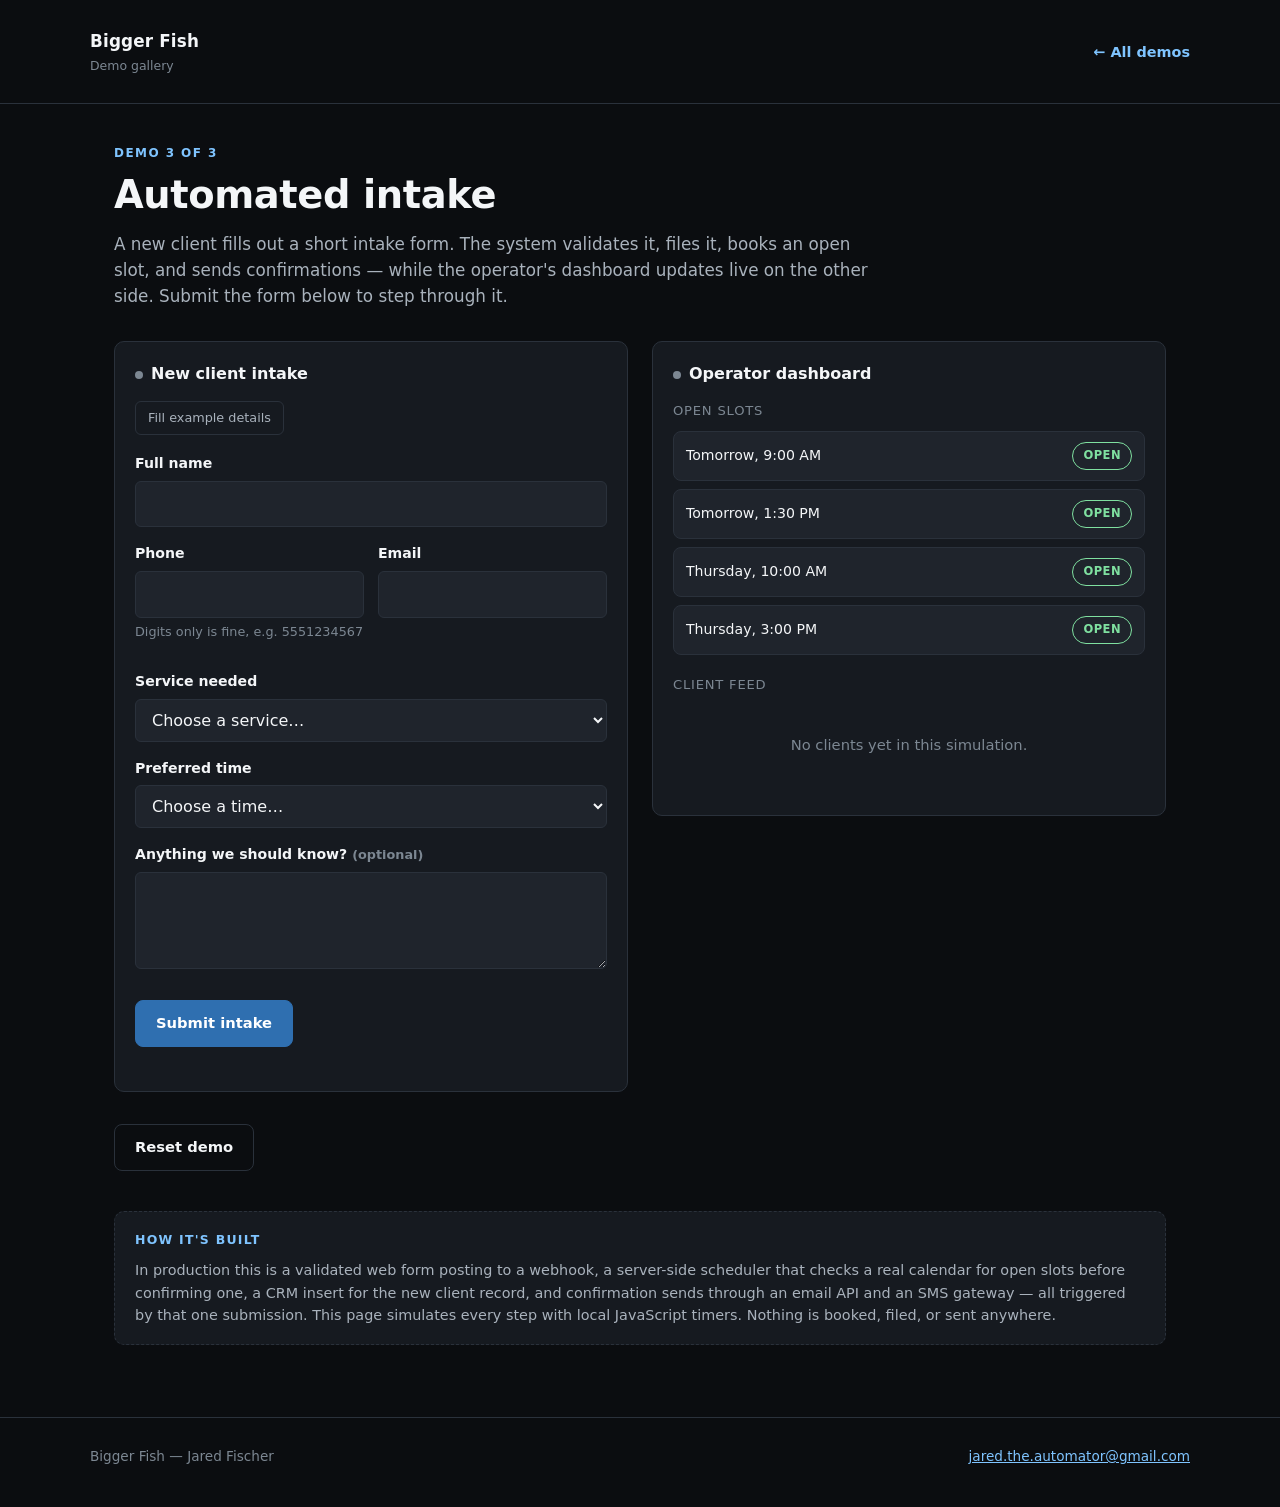
==== automated-intake/index.html @ 10a94662 "Add demo gallery: missed-call textback, review routing, automated intake Three self-contained, brows" ====
<!DOCTYPE html>
<html lang="en">
<head>
  <meta charset="UTF-8">
  <meta name="viewport" content="width=device-width, initial-scale=1.0">
  <title>Automated Intake — Bigger Fish Demo</title>
  <meta name="description" content="Simulated demo: a client intake form gets validated, filed, booked into an open slot, and confirmed automatically while the operator's dashboard updates live.">
  <link rel="stylesheet" href="../assets/style.css">
  <style>
    .error-summary {
      background: rgba(255, 143, 143, 0.1);
      border: 1px solid var(--danger);
      border-radius: 8px;
      padding: 14px 16px;
      margin-bottom: 18px;
    }
    .error-summary h3 {
      margin: 0 0 8px;
      font-size: 0.9rem;
      color: var(--danger);
    }
    .error-summary ul {
      margin: 0;
      padding-left: 20px;
      font-size: 0.86rem;
    }
    .error-summary a { color: var(--danger); text-decoration: underline; }

    .row-2 {
      display: grid;
      grid-template-columns: 1fr 1fr;
      gap: 14px;
    }
    @media (max-width: 520px) {
      .row-2 { grid-template-columns: 1fr; }
    }

    .example-btn {
      background: transparent;
      border: 1px solid var(--border);
      color: var(--muted);
      font-size: 0.8rem;
      padding: 6px 12px;
      border-radius: 6px;
      margin-bottom: 18px;
    }
    .example-btn:hover { color: var(--text); border-color: var(--accent); }

    .processing-heading {
      font-size: 1rem;
      margin: 0 0 16px;
    }

    .confirm-block {
      margin-top: 20px;
      padding-top: 16px;
      border-top: 1px solid var(--border);
    }
    .confirm-block h3 {
      font-size: 0.82rem;
      text-transform: uppercase;
      letter-spacing: 0.06em;
      color: var(--muted-2);
      margin: 0 0 8px;
    }
    .mail-mock, .sms-mock {
      background: var(--panel-2);
      border: 1px solid var(--border);
      border-radius: 8px;
      padding: 12px 14px;
      font-size: 0.86rem;
      margin-bottom: 14px;
    }
    .mail-mock p, .sms-mock p { margin: 0 0 4px; }
    .mail-mock .subject { font-weight: 700; }
    .sms-mock { border-radius: 14px; border-bottom-left-radius: 4px; max-width: 90%; }

    .slot-list {
      list-style: none;
      margin: 0 0 20px;
      padding: 0;
      display: flex;
      flex-direction: column;
      gap: 8px;
    }
    .slot-list li {
      display: flex;
      justify-content: space-between;
      align-items: center;
      background: var(--panel-2);
      border: 1px solid var(--border);
      border-radius: 8px;
      padding: 10px 12px;
      font-size: 0.88rem;
    }
    .slot-list li.booked { opacity: 0.6; }

    .feed-heading {
      font-size: 0.82rem;
      text-transform: uppercase;
      letter-spacing: 0.06em;
      color: var(--muted-2);
      margin: 0 0 10px;
    }

    .lead-card {
      background: var(--panel-2);
      border: 1px solid var(--border);
      border-radius: 8px;
      padding: 14px;
      margin-bottom: 10px;
    }
    .lead-card-top {
      display: flex;
      justify-content: space-between;
      align-items: center;
      margin-bottom: 8px;
      gap: 8px;
    }
    .lead-card p { margin: 2px 0; font-size: 0.86rem; color: var(--muted); }
    .lead-card .lead-name { font-weight: 700; color: var(--text); font-size: 0.95rem; }
  </style>
</head>
<body>

<a class="skip-link" href="#main">Skip to main content</a>

<header class="site-header">
  <div class="wrap">
    <div class="brand">
      <a class="name" href="../index.html">Bigger Fish</a>
      <span class="tag">Demo gallery</span>
    </div>
    <a class="back-link" href="../index.html">&larr; All demos</a>
  </div>
</header>

<main id="main">
  <div class="page-intro">
    <p class="eyebrow">Demo 3 of 3</p>
    <h1>Automated intake</h1>
    <p class="what-this-is">
      A new client fills out a short intake form. The system validates it, files it, books an
      open slot, and sends confirmations — while the operator's dashboard updates live on the
      other side. Submit the form below to step through it.
    </p>
  </div>

  <div class="two-pane">
    <section class="panel" aria-labelledby="form-heading">
      <h2 id="form-heading"><span class="dot" id="form-dot"></span> New client intake</h2>
      <div id="form-area">
        <button type="button" class="example-btn" id="fill-example">Fill example details</button>

        <div id="error-summary-holder"></div>

        <form id="intake-form" novalidate>
          <div class="field">
            <label for="f-name">Full name</label>
            <input type="text" id="f-name" name="name" autocomplete="name">
            <p class="field-error" id="err-name" hidden></p>
          </div>

          <div class="row-2">
            <div class="field">
              <label for="f-phone">Phone</label>
              <input type="tel" id="f-phone" name="phone" autocomplete="tel" aria-describedby="hint-phone">
              <p class="field-hint" id="hint-phone">Digits only is fine, e.g. 5551234567</p>
              <p class="field-error" id="err-phone" hidden></p>
            </div>
            <div class="field">
              <label for="f-email">Email</label>
              <input type="email" id="f-email" name="email" autocomplete="email">
              <p class="field-error" id="err-email" hidden></p>
            </div>
          </div>

          <div class="field">
            <label for="f-service">Service needed</label>
            <select id="f-service" name="service">
              <option value="" selected>Choose a service&hellip;</option>
              <option value="Plumbing repair">Plumbing repair</option>
              <option value="Drain cleaning">Drain cleaning</option>
              <option value="Water heater install">Water heater install</option>
              <option value="General inquiry">General inquiry</option>
            </select>
            <p class="field-error" id="err-service" hidden></p>
          </div>

          <div class="field">
            <label for="f-slot">Preferred time</label>
            <select id="f-slot" name="slot"></select>
            <p class="field-error" id="err-slot" hidden></p>
          </div>

          <div class="field">
            <label for="f-details">Anything we should know? <span class="field-hint" style="display:inline">(optional)</span></label>
            <textarea id="f-details" name="details" rows="3"></textarea>
          </div>

          <div class="controls">
            <button type="submit" class="btn btn-primary" id="submit-btn">Submit intake</button>
          </div>
        </form>
      </div>

      <div id="processing-area" hidden>
        <h3 class="processing-heading" id="processing-heading" tabindex="-1">Processing your request&hellip;</h3>
        <ul class="timeline" id="processing-timeline" aria-label="Processing steps">
          <li data-step="validate"><span class="mark" aria-hidden="true">1</span> Validating submission</li>
          <li data-step="file"><span class="mark" aria-hidden="true">2</span> Filing new client record</li>
          <li data-step="check"><span class="mark" aria-hidden="true">3</span> Checking calendar for the requested slot</li>
          <li data-step="book"><span class="mark" aria-hidden="true">4</span> Booking confirmed</li>
          <li data-step="email"><span class="mark" aria-hidden="true">5</span> Sending confirmation email</li>
          <li data-step="sms"><span class="mark" aria-hidden="true">6</span> Sending confirmation text</li>
        </ul>

        <div id="confirm-output"></div>

        <div class="controls">
          <button type="button" class="btn btn-ghost" id="new-intake-btn" hidden>Start new intake</button>
        </div>
      </div>
    </section>

    <section class="panel" aria-labelledby="ops-heading">
      <h2 id="ops-heading"><span class="dot" id="ops-dot"></span> Operator dashboard</h2>

      <p class="feed-heading">Open slots</p>
      <ul class="slot-list" id="slot-list"></ul>

      <p class="feed-heading">Client feed</p>
      <div id="lead-feed"></div>
    </section>
  </div>

  <div class="controls">
    <button type="button" class="btn btn-ghost" id="reset-btn">Reset demo</button>
  </div>

  <p id="status-live" role="status" aria-live="polite" class="visually-hidden"></p>

  <div class="how-built">
    <h2>How it's built</h2>
    <p>
      In production this is a validated web form posting to a webhook, a server-side scheduler
      that checks a real calendar for open slots before confirming one, a CRM insert for the new
      client record, and confirmation sends through an email API and an SMS gateway — all
      triggered by that one submission. This page simulates every step with local JavaScript
      timers. Nothing is booked, filed, or sent anywhere.
    </p>
  </div>
</main>

<footer class="site-footer">
  <div class="wrap">
    <p>Bigger Fish — Jared Fischer</p>
    <p><a href="mailto:jared.the.automator@gmail.com">jared.the.automator@gmail.com</a></p>
  </div>
</footer>

<script>
(function () {
  "use strict";

  var initialSlots = [
    { id: "s1", label: "Tomorrow, 9:00 AM", booked: false },
    { id: "s2", label: "Tomorrow, 1:30 PM", booked: false },
    { id: "s3", label: "Thursday, 10:00 AM", booked: false },
    { id: "s4", label: "Thursday, 3:00 PM", booked: false }
  ];

  var slots = [];
  var leads = [];
  var leadCounter = 0;

  var formArea = document.getElementById("form-area");
  var processingArea = document.getElementById("processing-area");
  var processingHeading = document.getElementById("processing-heading");
  var confirmOutput = document.getElementById("confirm-output");
  var newIntakeBtn = document.getElementById("new-intake-btn");
  var errorHolder = document.getElementById("error-summary-holder");
  var form = document.getElementById("intake-form");
  var slotSelect = document.getElementById("f-slot");
  var slotListEl = document.getElementById("slot-list");
  var leadFeedEl = document.getElementById("lead-feed");
  var statusLive = document.getElementById("status-live");
  var formDot = document.getElementById("form-dot");
  var opsDot = document.getElementById("ops-dot");
  var submitBtn = document.getElementById("submit-btn");

  var fields = {
    name: document.getElementById("f-name"),
    phone: document.getElementById("f-phone"),
    email: document.getElementById("f-email"),
    service: document.getElementById("f-service"),
    slot: document.getElementById("f-slot"),
    details: document.getElementById("f-details")
  };
  var errors = {
    name: document.getElementById("err-name"),
    phone: document.getElementById("err-phone"),
    email: document.getElementById("err-email"),
    service: document.getElementById("err-service"),
    slot: document.getElementById("err-slot")
  };

  function resetSlots() {
    slots = initialSlots.map(function (s) { return { id: s.id, label: s.label, booked: false }; });
  }

  function renderSlotSelect() {
    var open = slots.filter(function (s) { return !s.booked; });
    slotSelect.innerHTML =
      '<option value="" selected>' +
      (open.length ? "Choose a time&hellip;" : "No open slots left") +
      "</option>" +
      open
        .map(function (s) { return '<option value="' + s.id + '">' + s.label + "</option>"; })
        .join("");
    submitBtn.disabled = open.length === 0;
    submitBtn.textContent = open.length === 0 ? "No open slots left" : "Submit intake";
  }

  function renderSlotList() {
    slotListEl.innerHTML = slots
      .map(function (s) {
        return (
          '<li class="' + (s.booked ? "booked" : "") + '">' +
          "<span>" + s.label + "</span>" +
          '<span class="badge ' + (s.booked ? "" : "done") + '">' + (s.booked ? "Booked" : "Open") + "</span>" +
          "</li>"
        );
      })
      .join("");
  }

  function renderLeadFeed() {
    if (leads.length === 0) {
      leadFeedEl.innerHTML = '<p class="empty-state">No clients yet in this simulation.</p>';
      return;
    }
    leadFeedEl.innerHTML = leads
      .map(function (l) {
        return (
          '<div class="lead-card">' +
          '<div class="lead-card-top"><span class="lead-name">' + l.name + '</span><span class="badge ' +
          (l.status === "Confirmed" ? "done" : "new") + '">' + l.status + "</span></div>" +
          "<p>" + l.service + "</p>" +
          "<p>" + l.slotLabel + "</p>" +
          "<p>" + l.phone + " &middot; " + l.email + "</p>" +
          (l.details ? "<p>&ldquo;" + l.details + "&rdquo;</p>" : "") +
          "</div>"
        );
      })
      .join("");
  }

  function clearErrors() {
    Object.keys(errors).forEach(function (key) {
      errors[key].hidden = true;
      errors[key].textContent = "";
      fields[key].removeAttribute("aria-invalid");
      fields[key].removeAttribute("aria-describedby");
    });
    errorHolder.innerHTML = "";
  }

  function setError(key, message) {
    errors[key].hidden = false;
    errors[key].textContent = message;
    fields[key].setAttribute("aria-invalid", "true");
    var existingDescribe = key === "phone" ? "hint-phone err-phone" : "err-" + key;
    fields[key].setAttribute("aria-describedby", existingDescribe);
  }

  function validate() {
    clearErrors();
    var found = [];

    if (!fields.name.value.trim()) {
      setError("name", "Enter a name.");
      found.push({ id: "f-name", label: "Full name" });
    }
    var phoneVal = fields.phone.value.trim();
    if (!phoneVal) {
      setError("phone", "Enter a phone number.");
      found.push({ id: "f-phone", label: "Phone" });
    } else if (!/^[\d\s\-()+]{7,}$/.test(phoneVal)) {
      setError("phone", "That doesn't look like a valid phone number.");
      found.push({ id: "f-phone", label: "Phone" });
    }
    var emailVal = fields.email.value.trim();
    if (!emailVal) {
      setError("email", "Enter an email address.");
      found.push({ id: "f-email", label: "Email" });
    } else if (!/^[^\s@]+@[^\s@]+\.[^\s@]+$/.test(emailVal)) {
      setError("email", "That doesn't look like a valid email address.");
      found.push({ id: "f-email", label: "Email" });
    }
    if (!fields.service.value) {
      setError("service", "Choose a service.");
      found.push({ id: "f-service", label: "Service needed" });
    }
    if (!fields.slot.value) {
      setError("slot", "Choose a time slot.");
      found.push({ id: "f-slot", label: "Preferred time" });
    }

    if (found.length) {
      errorHolder.innerHTML =
        '<div class="error-summary" role="alert"><h3>' +
        found.length + " thing" + (found.length === 1 ? "" : "s") + " need" + (found.length === 1 ? "s" : "") + " fixing</h3><ul>" +
        found.map(function (f) { return '<li><a href="#' + f.id + '">' + f.label + "</a></li>"; }).join("") +
        "</ul></div>";
      document.getElementById(found[0].id).focus();
      return false;
    }
    return true;
  }

  function step(el, delay) {
    return new Promise(function (resolve) {
      window.setTimeout(function () {
        el.classList.add("active");
        resolve();
      }, delay);
    });
  }

  function runProcessing(data) {
    formArea.hidden = true;
    processingArea.hidden = false;
    processingHeading.focus();
    confirmOutput.innerHTML = "";
    newIntakeBtn.hidden = true;
    formDot.className = "dot ringing";

    var tl = {
      validate: document.querySelector('[data-step="validate"]'),
      file: document.querySelector('[data-step="file"]'),
      check: document.querySelector('[data-step="check"]'),
      book: document.querySelector('[data-step="book"]'),
      email: document.querySelector('[data-step="email"]'),
      sms: document.querySelector('[data-step="sms"]')
    };
    [tl.validate, tl.file, tl.check, tl.book, tl.email, tl.sms].forEach(function (li) {
      li.classList.remove("active");
    });

    leadCounter += 1;
    var lead = {
      id: leadCounter,
      name: data.name,
      phone: data.phone,
      email: data.email,
      service: data.service,
      slotId: data.slotId,
      slotLabel: data.slotLabel,
      details: data.details,
      status: "New"
    };

    step(tl.validate, 300)
      .then(function () {
        statusLive.textContent = "Submission validated.";
        return step(tl.file, 500);
      })
      .then(function () {
        leads.unshift(lead);
        renderLeadFeed();
        opsDot.className = "dot live";
        statusLive.textContent = "Client record filed in the CRM.";
        return step(tl.check, 500);
      })
      .then(function () {
        statusLive.textContent = "Checking the calendar for " + data.slotLabel + ".";
        return step(tl.book, 600);
      })
      .then(function () {
        var slotObj = slots.filter(function (s) { return s.id === data.slotId; })[0];
        if (slotObj) slotObj.booked = true;
        renderSlotList();
        renderSlotSelect();
        lead.status = "Confirmed";
        renderLeadFeed();
        statusLive.textContent = data.slotLabel + " booked and reserved.";
        return step(tl.email, 500);
      })
      .then(function () {
        confirmOutput.innerHTML +=
          '<div class="confirm-block"><h3>Confirmation email</h3><div class="mail-mock">' +
          '<p class="subject">You\'re booked for ' + data.service + "</p>" +
          "<p>Hi " + data.name + ", this confirms your " + data.service.toLowerCase() +
          " appointment for " + data.slotLabel + ". Reply to this email if anything changes.</p>" +
          "</div></div>";
        statusLive.textContent = "Confirmation email sent to " + data.email + ".";
        return step(tl.sms, 500);
      })
      .then(function () {
        confirmOutput.innerHTML +=
          '<div class="confirm-block"><h3>Confirmation text</h3><div class="sms-mock">' +
          "You're all set — " + data.service + " on " + data.slotLabel +
          ". Reply STOP to opt out." +
          "</div></div>";
        statusLive.textContent = "Confirmation text sent to " + data.phone + ". Intake complete.";
        newIntakeBtn.hidden = false;
        formDot.className = "dot";
        newIntakeBtn.focus();
      });
  }

  form.addEventListener("submit", function (e) {
    e.preventDefault();
    if (!validate()) return;

    var selectedOption = slotSelect.options[slotSelect.selectedIndex];
    runProcessing({
      name: fields.name.value.trim(),
      phone: fields.phone.value.trim(),
      email: fields.email.value.trim(),
      service: fields.service.value,
      slotId: fields.slot.value,
      slotLabel: selectedOption ? selectedOption.textContent : "",
      details: fields.details.value.trim()
    });
  });

  document.getElementById("fill-example").addEventListener("click", function () {
    fields.name.value = "Morgan Reyes";
    fields.phone.value = "5551234567";
    fields.email.value = "morgan.reyes@example.com";
    fields.service.value = "Drain cleaning";
    var firstOpenOption = slotSelect.querySelector("option[value]:not([value=''])");
    if (firstOpenOption) slotSelect.value = firstOpenOption.value;
    fields.details.value = "Kitchen sink draining very slowly, started this week.";
  });

  newIntakeBtn.addEventListener("click", function () {
    form.reset();
    clearErrors();
    renderSlotSelect();
    processingArea.hidden = true;
    formArea.hidden = false;
    document.getElementById("f-name").focus();
    statusLive.textContent = "Ready for a new intake.";
  });

  document.getElementById("reset-btn").addEventListener("click", function () {
    resetSlots();
    leads = [];
    leadCounter = 0;
    form.reset();
    clearErrors();
    renderSlotSelect();
    renderSlotList();
    renderLeadFeed();
    processingArea.hidden = true;
    formArea.hidden = false;
    formDot.className = "dot";
    opsDot.className = "dot";
    statusLive.textContent = "Demo reset.";
  });

  resetSlots();
  renderSlotSelect();
  renderSlotList();
  renderLeadFeed();
})();
</script>

</body>
</html>
---- assets/style.css ----
/*
  Bigger Fish demo gallery — shared styles.
  Color palette contrast ratios (computed against WCAG 2.x relative-luminance
  formula, see README.md for the full table):
    text        #f4f6f8 on bg      #0b0d10  -> 17.96:1
    text        #f4f6f8 on panel   #161a20  -> 16.12:1
    text        #f4f6f8 on panel-2 #1f242c  -> 14.39:1
    muted       #a9b2bc on bg      #0b0d10  ->  9.06:1
    muted       #a9b2bc on panel   #161a20  ->  8.13:1
    footer-text #7c8792 on bg      #0b0d10  ->  5.32:1
    accent      #7fc4ff on bg      #0b0d10  -> 10.42:1
    success     #7fe0a0 on bg      #0b0d10  -> 12.11:1
    danger      #ff8f8f on bg      #0b0d10  ->  8.87:1
    amber       #ffc266 on bg      #0b0d10  -> 12.19:1
    solid-btn   #ffffff on #2f6fb0            ->  5.22:1
  All pairs clear the WCAG AA thresholds (4.5:1 normal text, 3:1 large
  text/UI). No color pair below is used at a ratio under 4.5:1.
*/

:root {
  --bg: #0b0d10;
  --panel: #161a20;
  --panel-2: #1f242c;
  --border: #2a313b;
  --text: #f4f6f8;
  --muted: #a9b2bc;
  --muted-2: #7c8792;
  --accent: #7fc4ff;
  --accent-solid: #2f6fb0;
  --accent-solid-text: #ffffff;
  --success: #7fe0a0;
  --success-solid: #1f7a48;
  --danger: #ff8f8f;
  --danger-solid: #8a2b2b;
  --amber: #ffc266;
  --focus-ring: #7fc4ff;
  --radius: 10px;
}

*, *::before, *::after { box-sizing: border-box; }

html {
  background: var(--bg);
  color-scheme: dark;
}

body {
  margin: 0;
  min-height: 100vh;
  background: var(--bg);
  color: var(--text);
  font-family: system-ui, -apple-system, "Segoe UI", Roboto, Helvetica, Arial, sans-serif;
  line-height: 1.55;
  -webkit-font-smoothing: antialiased;
}

img, svg { max-width: 100%; display: block; }

a { color: var(--accent); }
a:hover { color: #a7d7ff; }

/* Visible focus state everywhere, keyboard and pointer alike fall back to
   this if :focus-visible isn't supported. */
a:focus,
button:focus,
input:focus,
select:focus,
textarea:focus,
[tabindex]:focus {
  outline: 3px solid var(--focus-ring);
  outline-offset: 2px;
}
:focus:not(:focus-visible) {
  outline: 3px solid var(--focus-ring);
  outline-offset: 2px;
}
:focus-visible {
  outline: 3px solid var(--focus-ring);
  outline-offset: 2px;
}

.skip-link {
  position: absolute;
  left: 8px;
  top: -60px;
  background: var(--accent-solid);
  color: var(--accent-solid-text);
  padding: 10px 16px;
  border-radius: 6px;
  z-index: 100;
  transition: top 0.15s ease;
  text-decoration: none;
  font-weight: 600;
}
.skip-link:focus {
  top: 8px;
}

.visually-hidden {
  position: absolute;
  width: 1px;
  height: 1px;
  padding: 0;
  margin: -1px;
  overflow: hidden;
  clip: rect(0, 0, 0, 0);
  white-space: nowrap;
  border: 0;
}

.site-header {
  border-bottom: 1px solid var(--border);
  padding: 28px 24px;
}

.site-header .wrap {
  max-width: 1100px;
  margin: 0 auto;
  display: flex;
  align-items: center;
  justify-content: space-between;
  gap: 16px;
  flex-wrap: wrap;
}

.brand {
  display: flex;
  flex-direction: column;
  gap: 2px;
}

.brand .name {
  font-weight: 800;
  font-size: 1.05rem;
  letter-spacing: 0.01em;
  color: var(--text);
  text-decoration: none;
}

.brand .tag {
  font-size: 0.78rem;
  color: var(--muted-2);
}

.back-link {
  font-size: 0.9rem;
  font-weight: 600;
  text-decoration: none;
  color: var(--accent);
  display: inline-flex;
  align-items: center;
  gap: 6px;
}
.back-link:hover { text-decoration: underline; }

main {
  max-width: 1100px;
  margin: 0 auto;
  padding: 40px 24px 72px;
}

.page-intro {
  max-width: 760px;
  margin: 0 0 32px;
}

.eyebrow {
  font-size: 0.75rem;
  font-weight: 700;
  letter-spacing: 0.12em;
  text-transform: uppercase;
  color: var(--accent);
  margin: 0 0 10px;
}

h1 {
  font-size: clamp(1.7rem, 3.4vw, 2.4rem);
  line-height: 1.15;
  margin: 0 0 14px;
  letter-spacing: -0.01em;
}

.what-this-is {
  font-size: 1.05rem;
  color: var(--muted);
  margin: 0;
}

.two-pane {
  display: grid;
  grid-template-columns: 1fr 1fr;
  gap: 24px;
  align-items: start;
  margin-bottom: 32px;
}

@media (max-width: 800px) {
  .two-pane { grid-template-columns: 1fr; }
}

.panel {
  background: var(--panel);
  border: 1px solid var(--border);
  border-radius: var(--radius);
  padding: 20px;
}

.panel h2 {
  font-size: 1rem;
  margin: 0 0 14px;
  display: flex;
  align-items: center;
  gap: 8px;
}

.panel h2 .dot {
  width: 8px;
  height: 8px;
  border-radius: 50%;
  background: var(--muted-2);
  flex: none;
}
.panel h2 .dot.live { background: var(--success); }
.panel h2 .dot.ringing { background: var(--amber); }

.controls {
  display: flex;
  flex-wrap: wrap;
  gap: 12px;
  margin: 24px 0;
  align-items: center;
}

button {
  font: inherit;
  cursor: pointer;
}

.btn {
  border: 1px solid var(--border);
  background: var(--panel-2);
  color: var(--text);
  padding: 11px 20px;
  border-radius: 8px;
  font-weight: 600;
  font-size: 0.92rem;
}
.btn:hover { background: #262d38; }
.btn:disabled {
  opacity: 0.5;
  cursor: not-allowed;
}

.btn-primary {
  background: var(--accent-solid);
  border-color: var(--accent-solid);
  color: var(--accent-solid-text);
}
.btn-primary:hover { background: #3a80c8; }

.btn-success {
  background: var(--success-solid);
  border-color: var(--success-solid);
  color: #ffffff;
}
.btn-success:hover { background: #268e56; }

.btn-danger {
  background: var(--danger-solid);
  border-color: var(--danger-solid);
  color: #ffffff;
}
.btn-danger:hover { background: #9c3232; }

.btn-ghost {
  background: transparent;
}

fieldset {
  border: 1px solid var(--border);
  border-radius: 8px;
  padding: 14px;
  margin: 0 0 18px;
}
legend {
  padding: 0 6px;
  font-weight: 700;
  font-size: 0.85rem;
}

label {
  display: block;
  font-weight: 600;
  font-size: 0.88rem;
  margin: 0 0 6px;
}

.field {
  margin-bottom: 16px;
}

input[type="text"],
input[type="email"],
input[type="tel"],
select,
textarea {
  width: 100%;
  background: var(--panel-2);
  border: 1px solid var(--border);
  color: var(--text);
  padding: 10px 12px;
  border-radius: 6px;
  font: inherit;
}

textarea { resize: vertical; min-height: 80px; }

.field-hint {
  font-size: 0.8rem;
  color: var(--muted-2);
  margin-top: 4px;
}

.field-error {
  font-size: 0.82rem;
  color: var(--danger);
  margin-top: 4px;
  font-weight: 600;
}

input[aria-invalid="true"],
select[aria-invalid="true"],
textarea[aria-invalid="true"] {
  border-color: var(--danger);
}

.badge {
  display: inline-flex;
  align-items: center;
  gap: 6px;
  font-size: 0.72rem;
  font-weight: 700;
  letter-spacing: 0.04em;
  text-transform: uppercase;
  padding: 4px 10px;
  border-radius: 999px;
  border: 1px solid var(--border);
  color: var(--muted);
}
.badge.new { color: var(--amber); border-color: var(--amber); }
.badge.done { color: var(--success); border-color: var(--success); }
.badge.alert { color: var(--danger); border-color: var(--danger); }

.timeline {
  list-style: none;
  margin: 0;
  padding: 0;
  display: flex;
  flex-direction: column;
  gap: 10px;
}

.timeline li {
  display: flex;
  align-items: flex-start;
  gap: 10px;
  font-size: 0.9rem;
  color: var(--muted-2);
  opacity: 0.5;
}

.timeline li.active {
  color: var(--text);
  opacity: 1;
}

.timeline li .mark {
  flex: none;
  width: 20px;
  height: 20px;
  border-radius: 50%;
  border: 2px solid var(--border);
  display: flex;
  align-items: center;
  justify-content: center;
  font-size: 0.7rem;
  margin-top: 1px;
}

.timeline li.active .mark {
  border-color: var(--success);
  background: var(--success);
  color: #06120a;
}

.empty-state {
  color: var(--muted-2);
  font-size: 0.92rem;
  padding: 24px 0;
  text-align: center;
}

.how-built {
  margin-top: 40px;
  padding: 18px 20px;
  border: 1px dashed var(--border);
  border-radius: var(--radius);
  background: var(--panel);
}
.how-built h2 {
  font-size: 0.78rem;
  font-weight: 700;
  letter-spacing: 0.1em;
  text-transform: uppercase;
  color: var(--accent);
  margin: 0 0 10px;
}
.how-built p {
  margin: 0;
  font-size: 0.9rem;
  color: var(--muted);
}

.site-footer {
  border-top: 1px solid var(--border);
  padding: 28px 24px 40px;
}
.site-footer .wrap {
  max-width: 1100px;
  margin: 0 auto;
  display: flex;
  justify-content: space-between;
  align-items: center;
  flex-wrap: wrap;
  gap: 12px;
}
.site-footer p {
  margin: 0;
  font-size: 0.85rem;
  color: var(--muted-2);
}
.site-footer a { color: var(--accent); }

.grid {
  display: grid;
  grid-template-columns: repeat(auto-fill, minmax(300px, 1fr));
  gap: 18px;
}

.card {
  display: block;
  background: var(--panel);
  border: 1px solid var(--border);
  border-radius: var(--radius);
  padding: 26px;
  text-decoration: none;
  color: inherit;
  transition: border-color 0.15s ease, background 0.15s ease, transform 0.15s ease;
}
.card:hover {
  border-color: var(--accent);
  background: var(--panel-2);
  transform: translateY(-2px);
}
.card .card-eyebrow {
  font-size: 0.72rem;
  font-weight: 700;
  letter-spacing: 0.1em;
  text-transform: uppercase;
  color: var(--accent);
  margin: 0 0 10px;
}
.card h2 {
  font-size: 1.25rem;
  margin: 0 0 10px;
  color: var(--text);
}
.card p {
  font-size: 0.92rem;
  color: var(--muted);
  margin: 0 0 18px;
}
.card .cta {
  font-size: 0.85rem;
  font-weight: 700;
  color: var(--accent);
}
.card:hover .cta { text-decoration: underline; }

.callout {
  background: var(--panel-2);
  border: 1px solid var(--border);
  border-left: 3px solid var(--accent);
  border-radius: 8px;
  padding: 14px 16px;
  font-size: 0.9rem;
  color: var(--muted);
  margin: 20px 0;
}

@media (prefers-reduced-motion: reduce) {
  * {
    animation-duration: 0.001ms !important;
    animation-iteration-count: 1 !important;
    transition-duration: 0.001ms !important;
    scroll-behavior: auto !important;
  }
}

@media (max-width: 600px) {
  .site-header, main, .site-footer { padding-left: 16px; padding-right: 16px; }
  .controls { flex-direction: column; align-items: stretch; }
  .btn { width: 100%; text-align: center; }
}
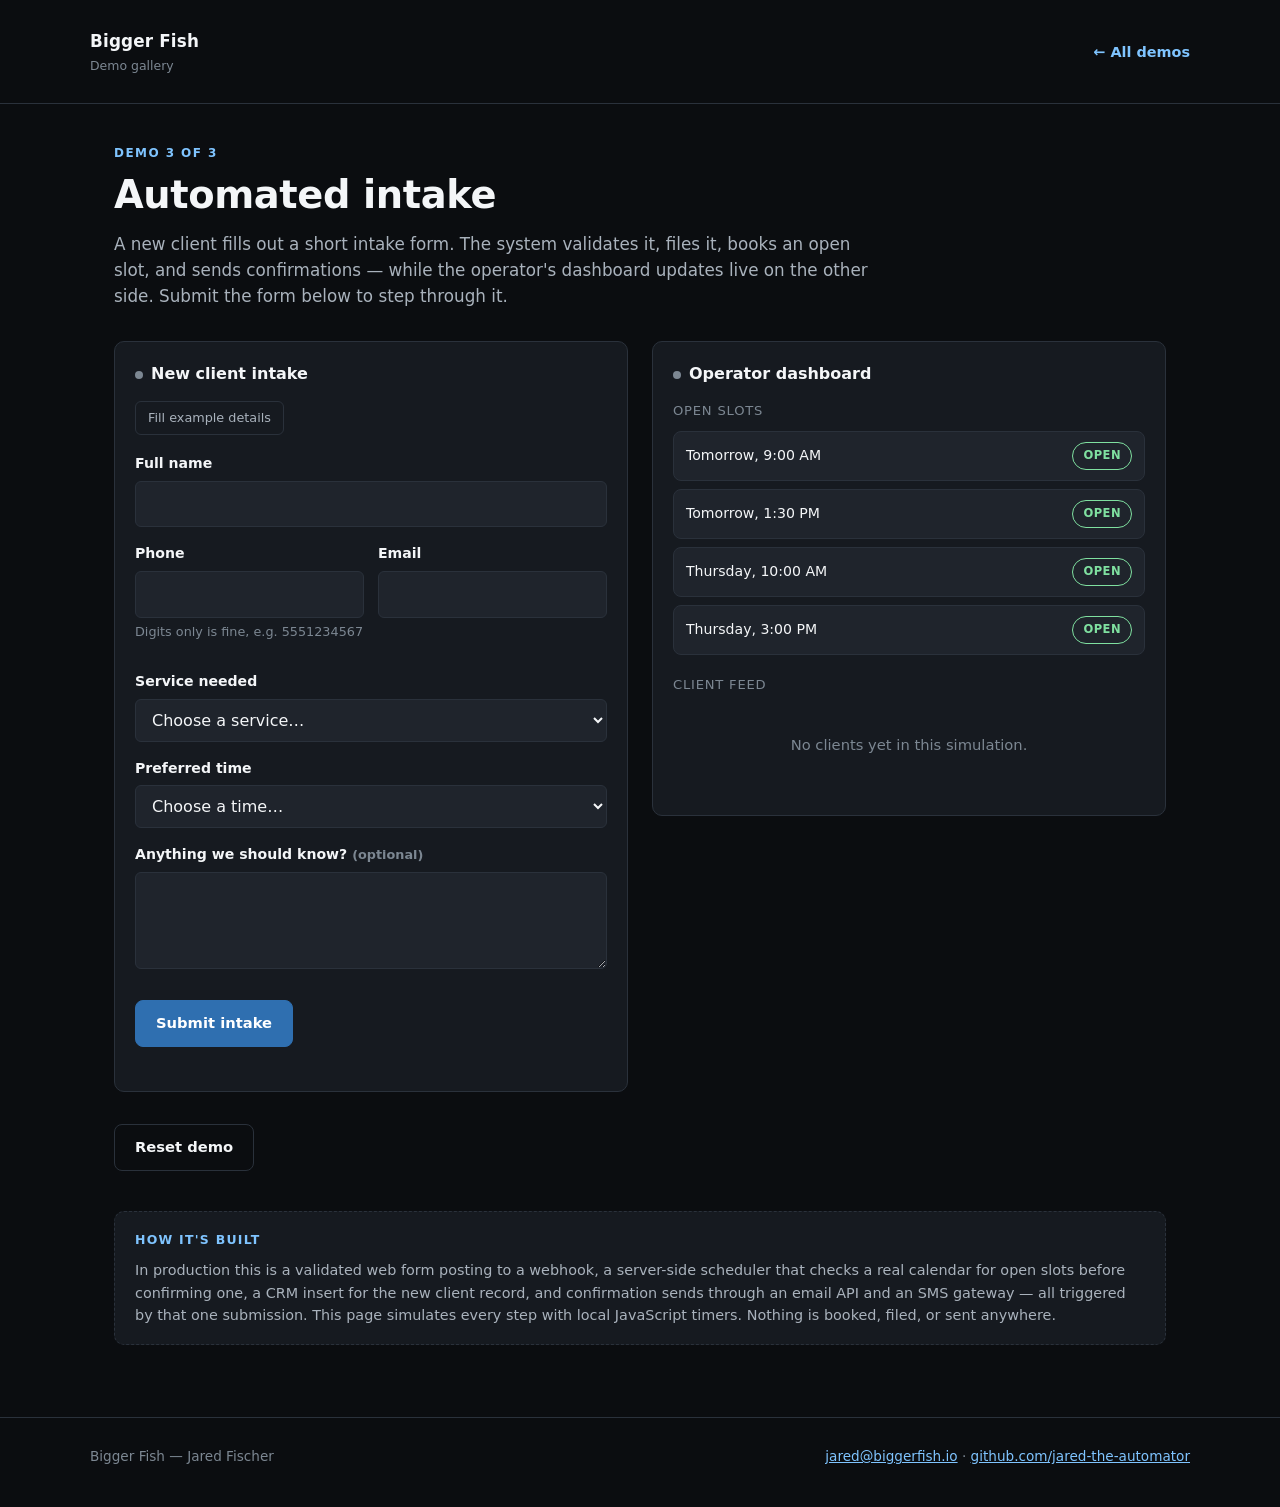
==== commit 60b2d3eb: "Footer: professional address and a link to the GitHub profile The four pages listed the admin Gmail " ====
--- a/automated-intake/index.html
+++ b/automated-intake/index.html
@@ -255,7 +255,7 @@
 <footer class="site-footer">
   <div class="wrap">
     <p>Bigger Fish — Jared Fischer</p>
-    <p><a href="mailto:jared.the.automator@gmail.com">jared.the.automator@gmail.com</a></p>
+    <p><a href="mailto:jared@biggerfish.io">jared@biggerfish.io</a> · <a href="https://github.com/jared-the-automator">github.com/jared-the-automator</a></p>
   </div>
 </footer>
 
